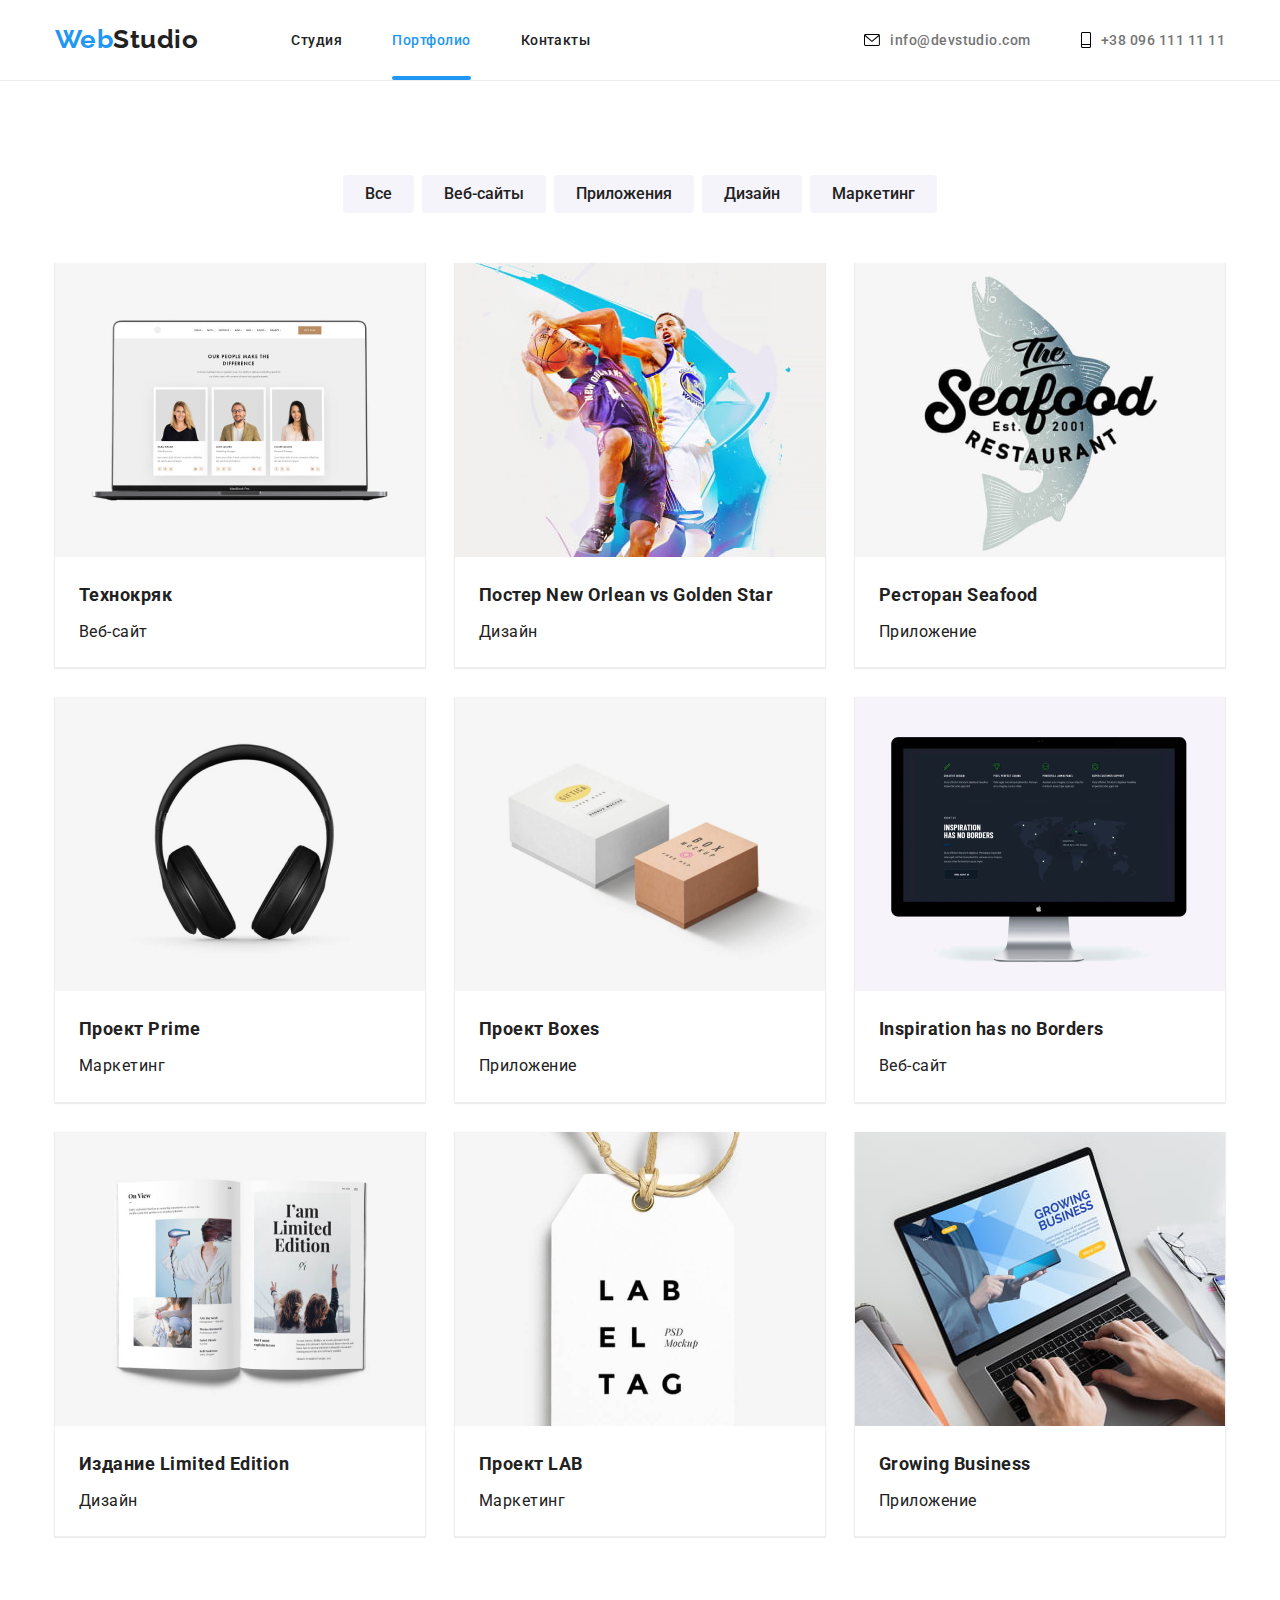
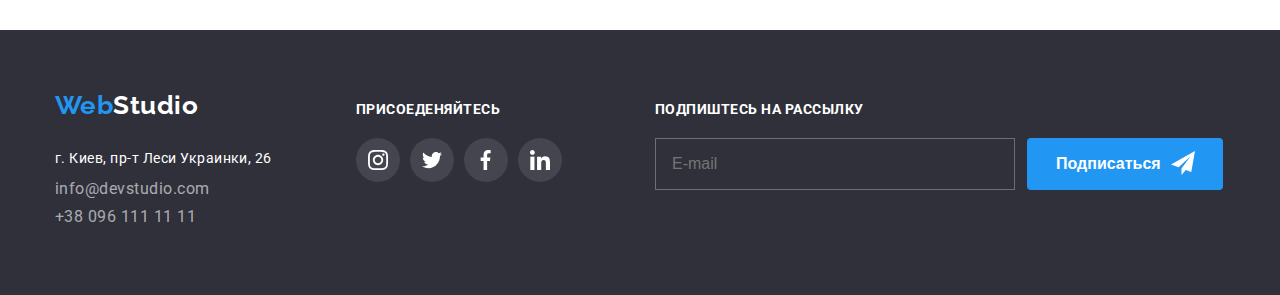
==== portfolio.html @ 83e1936c "homework-8" ====
<!DOCTYPE html>
 <html lang="ru">
    <head>
        <meta charset="UTF-8">
        <meta http-equiv="X-UA-Compatible" content="IE=edge">
        <meta name="viewport" content="width=device-width, initial-scale=1.0">
        <title>WebStudio</title>
        <link rel="preconnect" href="https://fonts.gstatic.com">
        <link href="https://fonts.googleapis.com/css2?family=Raleway:wght@700&family=Roboto:wght@400;500;700;900&display=swap"
            rel="stylesheet">
            <!-- font-family: 'Raleway', sans-serif;
                font-family: 'Roboto', sans-serif; -->
        <link rel="stylesheet" href="./css/style.css">
        <link rel="stylesheet" href="./css/main.min.css">
    </head>

    <body>
        <header class="heder portfolio-heder__bord">
            <div class="container container-header">
                <a href="#" class="logo">Web<span class="logo-header">Studio</span></a>
                <nav class="nav">
                    <ul class="nav-list">
                        <li class="nav-item"><a href="./index.html" class="link">Студия</a></li>
                        <li class="nav-item"><a href="./portfolio.html" class="current link">Портфолио</a></li>
                        <li class="nav-item"><a href="#" class="link">Контакты</a></li>
                    </ul>
                </nav>
                <ul class="mail-list">
                    <li class="mail-item">
                        <svg class="mail phone" width="16" height="12">
                            <use href="./images/ikons/sprite.svg#icon-mail"></use>
                        </svg>
                        <a href="mail:info@devstudio.com" class="link">info@devstudio.com</a>
                    </li>
                    <li class="mail-item">
                        <svg class="mail letter" width="10" height="16">
                            <use href="./images/ikons/sprite.svg#icon-phone"></use>
                        </svg>
            
                        <a href="tel:+380961111111" class="link">+38 096 111 11 11</a>
                    </li>
                </ul>
            </div>
        </header>

        <main>
           <section class="container-button">
               <div class="container">
                   <h2 hidden class="title">Навигация портфолио</h2>
                   <ul class="list-button">
                       <li class="item-button"><button type="button" >Все</button></li>
                       <li class="item-button"><button type="button" >Веб-сайты</button></li>
                       <li class="item-button"><button type="button" >Приложения</button></li>
                       <li class="item-button"><button type="button" >Дизайн</button></li>
                       <li class="item-button"><button type="button" >Маркетинг</button></li>
                    </ul>
                </div>
           </section> 

           <section class="portfolio">
               <div class="container">
                   <!-- <h2 hidden class="title">Портфолио</h2> -->
                   <ul class="portfolio-list">
                       <li class="portfolio-item">
                           <div class="img-box">
                               <img src="./images/portfolio10.jpg" alt="laptop computer" width="370" height="294">
                               <div class="hower-wrapper">
                                   <p>Технокряк это современная площадка распространения коронавируса. Компании используют эту платформу для цифрового
                                шпионажа и атак на защищённые сервера конкурентов.</p>
                               </div>
                            </div>
                            <div class="port-content">
                               <h3 class="item-title">Технокряк</h3>
                               <p class="item-text">Веб-сайт</p>
                            </div>
                        </li>
                        <li class="portfolio-item">
                            <div class="img-box">
                                <img src="./images/portfolio11.jpg" alt="Two players in a ball jump" width="370" height="294">
                                <div class="hower-wrapper">
                                    <p>Lorem ipsum dolor sit, amet consectetur adipisicing elit. Exercitationem voluptates odio, sed recusandae vero non, at placeat qui assumenda nam labore sunt temporibus delectus quis id beatae voluptate! Autem temporibus repellat quo quas omnis incidunt suscipit quisquam libero vel, commodi explicabo nobis error animi est tempora doloremque natus culpa quos!</p>
                                    </div>
                            </div>
                            <div class="port-content">
                                <h3 class="item-title">Постер New Orlean vs Golden Star</h3>
                                <p class="item-text">Дизайн</p>
                            </div>
                        </li>
                        <li class="portfolio-item">
                            <div class="img-box">
                                <img src="./images/portfolio12.jpg" alt="logo of the restaurant Seafood" width="370" height="294">
                                <div class="hower-wrapper">
                                    <p>Lorem, ipsum dolor sit amet consectetur adipisicing elit. Iusto recusandae ut officiis tenetur officia numquam voluptates ex, blanditiis aliquam unde. Voluptates quod eveniet in!</p>
                                </div>
                            </div>
                            <div class="port-content">
                                <h3 class="item-title">Ресторан Seafood</h3>
                                <p class="item-text">Приложение</p>
                            </div>
                        </li>
                        <li class="portfolio-item">
                            <div class="img-box">
                                <img src="./images/portfolio13.jpg" alt="Headphones" width="370" height="294">
                                <div class="hower-wrapper"></div>
                            </div>
                                <div class="port-content">
                                <h3 class="item-title">Проект Prime</h3>
                                <p class="item-text">Маркетинг</p>
                            </div>
                        </li>
                        <li class="portfolio-item">
                            <div class="img-box">
                                <img src="./images/portfolio14.jpg" alt="two boxes" width="370" height="294">
                                <div class="hower-wrapper"></div>
                            </div>
                            <div class="port-content">
                                <h3 class="item-title">Проект Boxes</h3>
                                <p class="item-text">Приложение</p>
                            </div>
                        </li>
                        <li class="portfolio-item">
                            <div class="img-box">
                                <img src="./images/portfolio15.jpg" alt="computer monitor" width="370" height="294">                                
                                <div class="hower-wrapper"></div>
                            </div>
                            <div class="port-content">
                                <h3 class="item-title">Inspiration has no Borders</h3>
                                <p class="item-text">Веб-сайт</p>
                            </div>
                        </li>
                        <li class="portfolio-item">
                            <div class="img-box">
                                <img src="./images/portfolio16.jpg" alt="journal Limited Edition" width="370" height="294">                                
                                <div class="hower-wrapper"></div>
                            </div>
                            <div class="port-content">
                                <h3 class="item-title">Издание Limited Edition</h3>
                                <p class="item-text">Дизайн</p>
                            </div>
                        </li>
                        <li class="portfolio-item">
                            <div class="img-box">
                                <img src="./images/portfolio17.jpg" alt="plate with the LAB logo" width="370" height="294">                                
                                <div class="hower-wrapper"></div>
                            </div>
                            <div class="port-content">
                                <h3 class="item-title">Проект LAB</h3>
                                <p class="item-text">Маркетинг</p>
                            </div>
                        </li>
                        <li class="portfolio-item">
                            <div class="img-box">
                                <img src="./images/portfolio18.jpg" alt="laptop computer" width="370" height="294">
                                <div class="hower-wrapper"></div>
                            </div>
                            <div class="port-content">
                                <h3 class="item-title">Growing Business</h3>
                                <p class="item-text">Приложение</p>
                            </div>
                        </li>                                              
                    </ul>
                </div>
                </section>           

        </main>
        
    <footer>
    
        <div class="container  footer">
            <div class="box-adres">
                <a href="#" class="logo footer-logo">Web<span class="logo-footer">Studio</span></a>
                <address class="adress">
                    <ul class="adress-list">
                        <li class="adress-item">
                            <p class="text-adress"> г. Киев, пр-т Леси Украинки, 26</p>
                        </li>
                        <li class="address-link">
                            <a href="mail:info@devstudio.com">info@devstudio.com</a>
                        </li>
                        <li class="address-link link-bottom">
                            <a href="tel:+380961111111">+38 096 111 11 11</a>
                        </li>
                    </ul>
                </address>
            </div>
            <section class="foter-ikons">
                <h3 class="footer-title">ПРИСОЕДЕНЯЙТЕСЬ</h3>
                <ul class="ikons-list">
                    <li class="ikons-items">
                        <a class="ikons" href="#">
                            <svg class="icon" width="20" height="20">
                                <use href="./images/ikons/sprite.svg#icon-instagram"></use>
                            </svg>
                        </a>
                    </li>
                    <li class="ikons-items">
                        <a class="ikons" href="#">
                            <svg class="icon" width="20" height="20">
                                <use href="./images/ikons/sprite.svg#icon-tvitter"></use>
                            </svg>
                        </a>
                    </li>
                    <li class="ikons-items">
                        <a class="ikons" href="#">
                            <svg class="icon" width="20" height="20">
                                <use href="./images/ikons/sprite.svg#icon-facebook"></use>
                            </svg>
                        </a>
                    </li>
                    <li class="ikons-items">
                        <a class="ikons" href="#">
                            <svg class="icon" width="20" height="20">
                                <use href="./images/ikons/sprite.svg#icon-linkedin"></use>
                            </svg>
                        </a>
                    </li>
                </ul>
    
            </section>
            
            <div class="container-footer-form">
                <h3 class="footer-title">ПОДПИШТЕСЬ НА РАССЫЛКУ</h3>
                
                <form class="footer-form">
                    <input class="footer-input" type="email" placeholder="E-mail">
                    <button type="button" class="submit-footer">
                        Подписаться
                        <svg class="button-ikon" width="24" height="24">
                            <use href="./images/ikons/sprite.svg#icon-telegram"></use>
                        </svg>
                    </button>
                </form>
            </div>

        </div>
    
    </footer>
    
        
    </body>

 </html>
---- css/style.css ----
/* heder style */
/* .header {
  background: var(--color-white);
} */
/* .container-header {
  display: flex;
  align-items: center;
} */

/* .nav {
  margin-left: 93px;
}
.nav-list {
  font-weight: 500;
  font-size: 14px;
  line-height: 1.172;
  display: flex;
}

.nav-list .nav-item + .nav-item {
  margin-left: 50px;
} */
/* .link {
  padding-top: 32px;
  padding-bottom: 32px;
  display: block;
  position: relative;
} */
/* .nav-list a:hover,
.nav-list a:focus {
  color: var(--color-accent);
} */
/* current подсветка текущей страницы */
/* .nav-list .nav-item .current {
  color: var(--color-accent);
}
.current::after {
  content: "";
  display: block;
  width: 100%;
  height: 4px;
  border-radius: 2px;
  position: absolute;
  bottom: 0;
  background-color: var(--color-accent);
} */

/* .mail-list {
  font-weight: 500;
  font-size: 14px;
  line-height: 1.172;
  color: var(--color-text);
  display: flex;
  align-items: center;
  margin-left: auto;
}
.mail-list .mail-item + .mail-item {
  padding-left: 50px;
}
.mail-item:hover {
  color: var(--color-accent);
  fill: var(--color-accent);
}
.mail-item {
  display: flex;
  align-items: center;
}
.mail-item a {
  margin-left: 10px;
  fill: var(--color-text);
} */

/* main style */
/* .main {
  background: var(--color-white);
} */
/* .title {
  font-weight: bold;
  font-size: 36px;
  line-height: 1.172;
  padding-top: 94px;
  padding-bottom: 50px;
} */
/* .text {
  color: var(--color-text);
  font-size: 14px;
  line-height: 1.71;
} */

/* .hero-box {
  max-width: 1600px;
  padding: 200px 0;
  margin-left: auto;
  margin-right: auto;
  text-align: center;
  background-image: linear-gradient(
      to bottom,
      rgba(58, 50, 47, 0.4),
      rgba(47, 48, 58, 0.4)
    ),
    url(../images/background.jpg);
  background-repeat: no-repeat;
  background-position: center;
}

.hero-title {
  font-family: Roboto;
  font-size: 44px;
  line-height: 1.364;
  color: var(--color-white);

  margin-bottom: 30px;
} */
/* button {
  border: none;
  outline: none;
  background: var(--color-accent);
  color: var(--color-white);
  border-radius: 4px;
  cursor: pointer;
} */
/* .hero-button {
  font-weight: bold;
  font-size: 16px;
  line-height: 1.9;
  padding: 10px 32px;
}
.hero-button:hover,
.hero-button:focus {
  background: var(--color-focus);
} */

/* care style */

/* .care-list {
  width: 270px;
}
.care {
  display: flex;
  padding-top: 94px;
  justify-content: space-between;
}
.care-ikons {
  width: 270px;
  height: 120px;
  margin-bottom: 30px;
  background: var(--background-care-icons);
  border-radius: 4px;
  display: flex;
  justify-content: center;
  align-items: center;
}

.care-list__title {
  font-weight: bold;
  font-size: 14px;
  line-height: 1.172;
  margin-bottom: 10px;
} */

/* .work {
  display: flex;
  padding-bottom: 94px;
}
.work .work-list + .work-list {
  margin-left: 30px;
}

.work-list {
  position: relative;
}
.work-box {
  position: absolute;
  bottom: 0;
  width: 100%;
  height: 70px;
  color: var(--color-white);
  background: rgba(47, 48, 58, 0.8);
}
.work-box__title {
  position: relative;
  display: flex;
  justify-content: center;
  align-items: center;
  top: 27px;
  font-size: 14px;
  line-height: 1.172;
} */

/* staff */
/* .section-staff {
  background: var(--background-section-2);
}
.staff {
  width: 1170px;
  padding-left: 15px;
  padding-right: 15px;
  margin: 0 auto;
  text-align: center;
}
.staff-list {
  display: flex;
  padding-bottom: 94px;
  justify-content: space-between;
}
.staff-list__items {
  border-bottom-left-radius: 5px;
  border-bottom-right-radius: 5px;
  background: var(--color-white);
  box-shadow: 0 2px 1px 0 rgba(0, 0, 0, 0.2);
  padding-bottom: 30px;
}

.staf-list__title {
  font-weight: 500;
  font-size: 16px;
  line-height: 1.172;
  padding-top: 30px;
  margin-bottom: 10px;
}

.stuff-list__text {
  font-size: 16px;
  line-height: 1.172;
} */

/* stuff-icon-style */

/* .ikons-list {
  padding: 16px 32px 0;
  margin-bottom: 0;
  display: flex;
  justify-content: space-between;
}

.ikons {
  width: 44px;
  height: 44px;
  fill: var(--fill-icons);
  background: white;
  border-radius: 50%;
  display: flex;
  justify-content: center;
  align-items: center;
}
.ikons:hover {
  fill: white;
  background: var(--color-accent);
} */
/* client-style */
/* 
.client-list {
  display: flex;
  justify-content: space-between;
  padding-bottom: 94px;
}
.client-item {
  width: 170px;
  height: 92px;
  border: 1px solid var(--fill-icons);
  border-radius: 4px;
  display: flex;
  justify-content: center;
  align-items: center;
  fill: var(--fill-icons);
}
.client-item:hover {
  fill: var(--color-accent);
  border: 1px solid var(--color-accent);
}
.client-title {
  font-weight: bold;
  font-size: 36px;
  line-height: 1.172;
  text-align: center;
  padding-top: 94px;
  padding-bottom: 50px;
}

.client-logo {
  width: 106px;
  height: 60px;
} */

/* portfolio style */

/* .portfolio-heder__bord {
  border-bottom: 1px solid #ececec;
} */

/* .container-button {
  padding-top: 94px;
  padding-bottom: 50px;
}
.container-button button {
  font-family: "Roboto";
  font-weight: 500;
  background: rgba(245, 244, 250, 1);
  color: rgba(33, 33, 33, 1);
  display: flex;
  justify-content: space-between;
  font-size: 16px;
  line-height: 1.6;
  padding: 6px 22px;
}
.container-button button:hover,
.container-button button:focus {
  color: var(--color-white);
  background: var(--color-accent);
  box-shadow: 0px 3px 1px rgba(0, 0, 0, 0.1), 0px 1px 2px rgba(0, 0, 0, 0.08),
    0px 2px 2px rgba(0, 0, 0, 0.12);
  opacity: 1;
  transition: opacity 2500ms cubic-bezier(0.4, 0, 0.2, 1);
}
.list-button {
  display: flex;
  justify-content: center;
}
.list-button .item-button + .item-button {
  margin-left: 8px;
} */

.portfolio-list {
  display: flex;
  flex-wrap: wrap;

  padding-bottom: 94px;
}
.portfolio-item {
  margin-right: 30px;
  margin-bottom: 30px;
  box-shadow: 0 1px 1px 1px #eeeeee;
}
.portfolio-item:hover {
  box-shadow: 1px 4px 6px 0px rgba(0, 0, 0, 0.16);
}
.portfolio .container {
  background: var(--color-white);
}
.portfolio-item:nth-child(3n) {
  margin-right: 0;
}
.portfolio-item:nth-last-child(-n + 3) {
  margin-bottom: 0;
}
.img-box {
  position: relative;
  overflow: hidden;
}
.hower-wrapper p {
  color: rgba(255, 255, 255, 1);
  font-size: 18px;
  line-height: 1.56;
  padding: 63px 24px;
}
.hower-wrapper {
  position: absolute;
  width: 100%;
  height: 100%;
  content: "";
  top: 0;
  background: rgba(33, 150, 243, 0.9);
  transform: translateY(100%);
  transition: transform 250ms cubic-bezier(0.4, 0, 0.2, 1);
  overflow: auto;
}

.portfolio-item:hover .hower-wrapper {
  transform: translateY(0);
}
.port-content {
  padding: 20px 24px;
}
.item-title {
  font-weight: bold;
  font-size: 18px;
  line-height: 2;
  margin-bottom: 4px;
}
.item-text {
  font-style: normal;
  font-weight: normal;
  font-size: 16px;
  line-height: 1.9;
}

/* footer style */

/* .footer {
  display: flex;
}
.icon-footer {
  width: 106px;
  height: 60px;
}
.box-adres {
  width: 231px;
}
.text-adress {
  font-size: 14px;
  line-height: 1.72;
  color: var(--color-white);
  padding-bottom: 9px;
}
.address-link {
  color: rgba(255, 255, 255, 0.6);
  margin-bottom: 9px;
}
.address-link:hover {
  color: var(--color-white);
}
footer {
  background: var(--background-footer);
}

footer .container {
  background: inherit;
  padding-top: 36px;
  padding-bottom: 60px;
  display: flex;
  align-items: baseline;
}

/* .footer-logo {
  display: block;
} */
.adress-list {
  font-style: normal;
}
.foter-ikons {
  width: 206px;
  margin-left: 70px;
}
.footer-title {
  font-weight: bold;
  font-size: 14px;
  line-height: 1.172;
  margin-bottom: 20px;
  color: #ffffff;
}
.foter-ikons .ikons {
  background: rgba(255, 255, 255, 0.1);
  fill: #ffffff;
}
.foter-ikons .ikons:hover {
  background: var(--color-accent);
}
.foter-ikons .ikons-list {
  padding: 0;
}

/* footer-form-style */
/* .container-footer-form {
  display: flex;
  flex-direction: column;
  margin-left: 93px;
}
.footer-form {
  display: flex;
}
.footer-title {
  display: block;
}
.footer-input {
  width: 342px;
  height: 50px;
  padding-left: 16px;
  font-size: 16px;
  line-height: 20px;
  color: rgba(255, 255, 255, 0.6);
  background: inherit;
  border: 1px solid rgba(255, 255, 255, 0.3);
}
.footer-input::placeholder {
  font-size: 16px;
  line-height: 20px;
}
.submit-footer {
  position: relative;
  font-weight: bold;
  font-size: 16px;
  line-height: 1.88;
  padding: 10px 62px 10px 29px;
  margin-left: 12px;
}
.submit-footer:hover,
.submit-footer:focus {
  background-color: var(--color-focus);
}
.button-ikon {
  position: absolute;
  top: 13px;
  padding-left: 10px;
  fill: #ffffff;
}
.footer-agreement {
  color: var(--color-accent);
  text-decoration: underline var(--color-accent);
} */

/* modal window */
/* 
.backdrop {
  position: fixed;
  top: 0;
  left: 0;
  width: 100%;
  height: 100%;
  background: rgba(0, 0, 0, 0.4);
  opacity: 1;
  transition: opacity 250ms cubic-bezier(0.4, 0, 0.2, 1);
}
.is-hidden {
  opacity: 0;
  pointer-events: none;
}
.modal {
  position: absolute;
  top: 50%;
  left: 50%;
  transform: translate(-50%, -50%);

  width: 528px;
  height: 581px;
  background: rgba(255, 255, 255, 1);
  border-radius: 3px;
  box-shadow: 0 2px 1px 0 rgba(0, 0, 0, 0.2);
}
/* form-style */
/* .button-close {
  position: absolute;
  top: 6px;
  right: 6px;
  width: 30px;
  height: 30px;
  background: #ffffff;
  border: 1px solid rgba(0, 0, 0, 0.1);
  border-radius: 50%;
}
.icon-close {
  padding: 10px;
}
.icon-close:hover {
  fill: var(--color-accent);
}

.modal-form {
  display: flex;
  flex-direction: column;
  margin: 40px;
}
.modal-title {
  text-align: center;
  font-weight: bold;
  font-size: 20px;
  line-height: 1.172;
  margin-bottom: 12px;
}
.modal-subtitle {
  font-size: 12px;
  color: var(--color-text);
}
.form-box {
  position: relative;
}
.modal-input {
  width: 100%;
  height: 40px;
  box-sizing: border-box;
  padding-left: 42px;
  margin-top: 4px;
  margin-bottom: 10px;

  border: 1px solid rgba(33, 33, 33, 0.2);
  border-radius: 4px;
  outline: 0;
}
.modal-label {
  display: inline-block;
}
.form-ikon {
  position: absolute;
  display: flex;
  align-items: center;
  justify-content: center;
  transform: translateY(-50%);
  top: 50%;
  left: 15px;
  fill: var(--color-title);
}
.modal-input:focus {
  border-color: var(--color-accent);
}
.modal-input:focus + .form-ikon {
  fill: var(--color-accent);
}
.textarea {
  width: 100%;
  height: 120px;
  resize: none;
  box-sizing: border-box;
  margin-top: 4px;
  margin-bottom: 20px;
  padding-top: 12px;
  padding-left: 16px;
  border-radius: 4px;
  border: 1px solid rgba(33, 33, 33, 0.2);
  outline: none;
}
.textarea:focus {
  border-color: var(--color-accent);
}
.check-lable {
  font-size: 14px;
  line-height: 1.172;
}
.check-lable {
  color: #757575;
  margin-bottom: 34px;
}

.textarea::placeholder {
  font-family: Roboto;
  font-weight: normal;
  color: rgba(117, 117, 117, 0.5);
  font-size: 14px;
  line-height: 1.172;
}
.check-lable::before {
  content: "";
  width: 16px;
  height: 15px;
  border: 2px solid var(--color-title);
  border-radius: 2px;
  margin-right: 7px;
  display: inline-block;
  vertical-align: middle;
}
.input-check:checked + .check-lable::before {
  background: var(--color-accent);
  border-color: var(--color-accent);
  background-image: url(../images/ikons/mark.svg);
  background-repeat: no-repeat;
  background-position: center;

  justify-content: center;
  align-items: center;
}

.submit {
  font-weight: bold;
  font-size: 16px;
  line-height: 1.88;
  align-self: center;
  padding: 10px 55px;
  background-color: var(--color-accent);
  box-shadow: 0 4px 4px 0 rgba(0, 0, 0, 0.15);
}
.submit:hover,
.submit:focus {
  background-color: var(--color-focus);
} */
---- css/main.min.css ----
*{box-sizing:content-box;margin:0;padding:0}body{font-family:"Roboto", sans-serif;font-style:normal;color:var(--color-title);list-style:none;letter-spacing:0.03em}li{list-style-type:none}a{text-decoration:none;color:inherit}img{display:block;max-width:100%;height:auto}:root{--color-accent: rgba(33, 150, 243, 1);--color-focus: rgba(24, 140, 232, 1);--color-title: rgba(33, 33, 33, 1);--color-text: rgba(117, 117, 117, 1);--color-white: #ffffff;--background-footer: rgba(47, 48, 58, 1);--background-section-1: #e5e5e5;--background-section-2: #f5f4fa;--background-care-icons: rgba(245, 244, 250, 1);--fill-icons: rgba(175, 177, 184, 1)}.visually-hidden{position:absolute !important;width:1px !important;height:1px !important;margin:-1px;padding:0 !important;overflow:hidden;border:0 !important;clip:rect(0 0 0 0)}.container{width:100%;padding-left:15px;padding-right:15px;margin:0 auto;background:var(--color-white)}@media screen and (min-width: 450px){.container{max-width:450px}}@media screen and (min-width: 738px){.container{max-width:738px}}@media screen and (min-width: 1170px){.container{max-width:1170px}}.logo{font-family:Raleway;font-weight:bold;font-size:26px;line-height:1.174;color:var(--color-accent);padding-top:24px;padding-bottom:25px;display:block}.logo-header{color:var(--color-title)}.logo-footer{color:var(--color-white)}.title{font-weight:bold;font-size:28px;line-height:1.172;padding-top:60px;padding-bottom:30px;text-align:center}.text{color:var(--color-text);font-size:14px;line-height:1.71}.link{padding-top:32px;padding-bottom:32px;display:block;position:relative}button{border:none;outline:none;background:var(--color-accent);color:var(--color-white);border-radius:4px;cursor:pointer}.header{background:var(--color-white)}.container-header{display:flex;align-items:center}.portfolio-heder__bord{border-bottom:1px solid #ececec}.nav{margin-left:93px}.nav-list{font-weight:500;font-size:14px;line-height:1.172;display:flex}.nav-list .nav-item+.nav-item{margin-left:50px}.nav-list a:hover,.nav-list a:focus{color:var(--color-accent)}.nav-list .nav-item .current{color:var(--color-accent)}.current::after{content:"";display:block;width:100%;height:4px;border-radius:2px;position:absolute;bottom:0;background-color:var(--color-accent)}.mail-list{font-weight:500;font-size:14px;line-height:1.172;color:var(--color-text);display:flex;align-items:center;margin-left:auto}.mail-list .mail-item+.mail-item{padding-left:50px}.mail-item:hover{color:var(--color-accent);fill:var(--color-accent)}.mail-item{display:flex;align-items:center}.mail-item a{margin-left:10px;fill:var(--color-text)}.hero-box{max-width:1600px;padding:200px 0;margin-left:auto;margin-right:auto;text-align:center;background-image:linear-gradient(to bottom, rgba(58,50,47,0.4), rgba(47,48,58,0.4)),url(../images/background.jpg);background-repeat:no-repeat;background-position:center}.hero-title{font-family:Roboto;font-size:44px;line-height:1.364;color:var(--color-white);margin-bottom:30px}.hero-button{font-weight:bold;font-size:16px;line-height:1.9;padding:10px 32px}.hero-button:hover,.hero-button:focus{background:var(--color-focus)}.care{padding-top:60px}@media screen and (min-width: 738px){.care{display:flex;flex-wrap:wrap;margin-left:-30px}}.care-list{width:100%;margin-bottom:30px}@media screen and (min-width: 738px){.care-list{flex-basis:calc((100% - 60px) / 2);margin-left:30px}}@media screen and (min-width: 1170px){.care-list{flex-basis:calc((100% - 120px) / 4);margin-left:30px}}.care-ikons{width:100%;height:120px;margin-bottom:30px;background:var(--background-care-icons);border-radius:4px;display:flex;justify-content:center;align-items:center}.care-list__title{text-align:center;font-weight:bold;font-size:14px;line-height:1.172;margin-bottom:10px}@media screen and (min-width: 768px){.care-list__title{text-align:left}}.care-list__text{text-align:center}@media screen and (min-width: 768px){.care-list__text{text-align:left}}.work{display:flex;padding-bottom:94px}.work .work-list+.work-list{margin-left:30px}.work-list{position:relative}.work-box{position:absolute;bottom:0;width:100%;height:70px;color:var(--color-white);background:rgba(47,48,58,0.8)}.work-box__title{position:relative;display:flex;justify-content:center;align-items:center;top:27px;font-size:14px;line-height:1.172}.container-clr{background:var(--background-section-2)}.staff{width:100%;margin-bottom:30px;text-align:center;display:flex;flex-wrap:wrap}.staff-list{width:100%;text-align:center;display:flex;flex-wrap:wrap;background-color:crimson;margin-left:-30px}.staff-list__items{width:100%;border-bottom-left-radius:5px;border-bottom-right-radius:5px;background:var(--color-white);box-shadow:0 2px 1px 0 rgba(0,0,0,0.2);padding-bottom:30px;margin-bottom:30px}@media screen and (min-width: 738px){.staff-list__items{flex-basis:calc((100% - 60px) / 2);margin-left:30px}}@media screen and (min-width: 1170px){.staff-list__items{flex-basis:calc((100% - 120px) / 4);margin-left:30px}}@media screen and (min-width: 1170px){.title{font-weight:bold;font-size:36px;line-height:1.172;padding-top:94px;padding-bottom:50px;text-align:center}}.staff-list__title{font-weight:500;font-size:16px;line-height:1.172;padding-top:30px;margin-bottom:10px}.stuff-list__text{font-size:16px;line-height:1.172}.ikons-list{padding:16px 32px 0;margin-bottom:0;display:flex;justify-content:space-between}.ikons{width:44px;height:44px;fill:var(--fill-icons);background:white;border-radius:50%;display:flex;justify-content:center;align-items:center}.ikons:hover{fill:white;background:var(--color-accent)}.client{padding-top:60px}@media screen and (min-width: 450px){.client{display:flex;flex-wrap:wrap;margin-left:-30px}}.client-list{width:100%;margin-bottom:30px}@media screen and (min-width: 450px){.client-list{flex-basis:calc((100% - 60px) / 2);margin-left:30px}}@media screen and (min-width: 738px){.client-list{flex-basis:calc((100% - 90px) / 3);margin-left:30px}}@media screen and (min-width: 1170px){.client-list{flex-basis:calc((100% - 180px) / 6);margin-left:30px}}.client-list__item{position:relative;height:92px;border:1px solid var(--fill-icons);border-radius:4px;fill:var(--fill-icons)}.client-list__icon{position:absolute;left:50%;top:50%;transform:translate(-50%, -50%)}.client-list__item:hover,.client-list__item:focus{fill:var(--color-accent);border-color:var(--color-accent)}@media screen and (min-width: 1170px){.title{font-weight:bold;font-size:36px;line-height:1.172;padding-top:94px;padding-bottom:50px;text-align:center}}.footer{display:flex}.icon-footer{width:106px;height:60px}.box-adres{width:231px}.text-adress{font-size:14px;line-height:1.72;color:var(--color-white);padding-bottom:9px}.address-link{color:rgba(255,255,255,0.6);margin-bottom:9px}.address-link:hover{color:var(--color-white)}footer{background:var(--background-footer)}footer .container{background:inherit;padding-top:36px;padding-bottom:60px;display:flex;align-items:baseline}.adress-list{font-style:normal}.foter-ikons{width:206px;margin-left:70px}.footer-title{font-weight:bold;font-size:14px;line-height:1.172;margin-bottom:20px;color:#ffffff}.foter-ikons .ikons{background:rgba(255,255,255,0.1);fill:#ffffff}.foter-ikons .ikons:hover{background:var(--color-accent)}.foter-ikons .ikons-list{padding:0}.adress-list{font-style:normal}.foter-ikons{width:206px;margin-left:70px}.footer-title{font-weight:bold;font-size:14px;line-height:1.172;margin-bottom:20px;color:#ffffff}.foter-ikons .ikons{background:rgba(255,255,255,0.1);fill:#ffffff}.foter-ikons .ikons:hover{background:var(--color-accent)}.foter-ikons .ikons-list{padding:0}.container-footer-form{display:flex;flex-direction:column;margin-left:93px}.footer-form{display:flex}.footer-title{display:block}.footer-input{width:342px;height:50px;padding-left:16px;font-size:16px;line-height:20px;color:rgba(255,255,255,0.6);background:inherit;border:1px solid rgba(255,255,255,0.3)}.footer-input::placeholder{font-size:16px;line-height:20px}.submit-footer{position:relative;font-weight:bold;font-size:16px;line-height:1.88;padding:10px 62px 10px 29px;margin-left:12px}.submit-footer:hover,.submit-footer:focus{background-color:var(--color-focus)}.button-ikon{position:absolute;top:13px;padding-left:10px;fill:#ffffff}.footer-agreement{color:var(--color-accent);text-decoration:underline var(--color-accent)}.backdrop{position:fixed;top:0;left:0;width:100%;height:100%;background:rgba(0,0,0,0.4);opacity:1;transition:opacity 250ms cubic-bezier(0.4, 0, 0.2, 1)}.is-hidden{opacity:0;pointer-events:none}.modal{position:absolute;top:50%;left:50%;transform:translate(-50%, -50%);width:528px;height:581px;background:#fff;border-radius:3px;box-shadow:0 2px 1px 0 rgba(0,0,0,0.2)}.button-close{position:absolute;top:6px;right:6px;width:30px;height:30px;background:#ffffff;border:1px solid rgba(0,0,0,0.1);border-radius:50%}.icon-close{padding:10px}.icon-close:hover{fill:var(--color-accent)}.modal-form{display:flex;flex-direction:column;margin:40px}.modal-title{text-align:center;font-weight:bold;font-size:20px;line-height:1.172;margin-bottom:12px}.modal-subtitle{font-size:12px;color:var(--color-text)}.form-box{position:relative}.modal-input{width:100%;height:40px;box-sizing:border-box;padding-left:42px;margin-top:4px;margin-bottom:10px;border:1px solid rgba(33,33,33,0.2);border-radius:4px;outline:0}.modal-label{display:inline-block}.form-ikon{position:absolute;display:flex;align-items:center;justify-content:center;transform:translateY(-50%);top:50%;left:15px;fill:var(--color-title)}.modal-input:focus{border-color:var(--color-accent)}.modal-input:focus+.form-ikon{fill:var(--color-accent)}.textarea{width:100%;height:120px;resize:none;box-sizing:border-box;margin-top:4px;margin-bottom:20px;padding-top:12px;padding-left:16px;border-radius:4px;border:1px solid rgba(33,33,33,0.2);outline:none}.textarea:focus{border-color:var(--color-accent)}.check-lable{font-size:14px;line-height:1.172}.check-lable{color:#757575;margin-bottom:34px}.textarea::placeholder{font-family:Roboto;font-weight:normal;color:rgba(117,117,117,0.5);font-size:14px;line-height:1.172}.check-lable::before{content:"";width:16px;height:15px;border:2px solid var(--color-title);border-radius:2px;margin-right:7px;display:inline-block;vertical-align:middle}.input-check:checked+.check-lable::before{background:var(--color-accent);border-color:var(--color-accent);background-image:url(../images/ikons/mark.svg);background-repeat:no-repeat;background-position:center;justify-content:center;align-items:center}.submit{font-weight:bold;font-size:16px;line-height:1.88;align-self:center;padding:10px 55px;background-color:var(--color-accent);box-shadow:0 4px 4px 0 rgba(0,0,0,0.15)}.submit:hover,.submit:focus{background-color:var(--color-focus)}.container-button{padding-top:94px;padding-bottom:50px}.container-button button{font-family:"Roboto";font-weight:500;background:#f5f4fa;color:#212121;display:flex;justify-content:space-between;font-size:16px;line-height:1.6;padding:6px 22px}.container-button button:hover,.container-button button:focus{color:var(--color-white);background:var(--color-accent);box-shadow:0px 3px 1px rgba(0,0,0,0.1),0px 1px 2px rgba(0,0,0,0.08),0px 2px 2px rgba(0,0,0,0.12);opacity:1;transition:opacity 2500ms cubic-bezier(0.4, 0, 0.2, 1)}.list-button{display:flex;justify-content:center}.list-button .item-button+.item-button{margin-left:8px}.portfolio-list{display:flex;flex-wrap:wrap;padding-bottom:94px}.portfolio-item{margin-right:30px;margin-bottom:30px;box-shadow:0 1px 1px 1px #eeeeee}.portfolio-item:hover{box-shadow:1px 4px 6px 0px rgba(0,0,0,0.16)}.portfolio .container{background:var(--color-white)}.portfolio-item:nth-child(3n){margin-right:0}.portfolio-item:nth-last-child(-n+3){margin-bottom:0}.img-box{position:relative;overflow:hidden}.hower-wrapper p{color:#fff;font-size:18px;line-height:1.56;padding:63px 24px}.hower-wrapper{position:absolute;width:100%;height:100%;content:"";top:0;background:rgba(33,150,243,0.9);transform:translateY(100%);transition:transform 250ms cubic-bezier(0.4, 0, 0.2, 1);overflow:auto}.portfolio-item:hover .hower-wrapper{transform:translateY(0)}.port-content{padding:20px 24px}.item-title{font-weight:bold;font-size:18px;line-height:2;margin-bottom:4px}.item-text{font-style:normal;font-weight:normal;font-size:16px;line-height:1.9}
/*# sourceMappingURL=main.min.css.map */
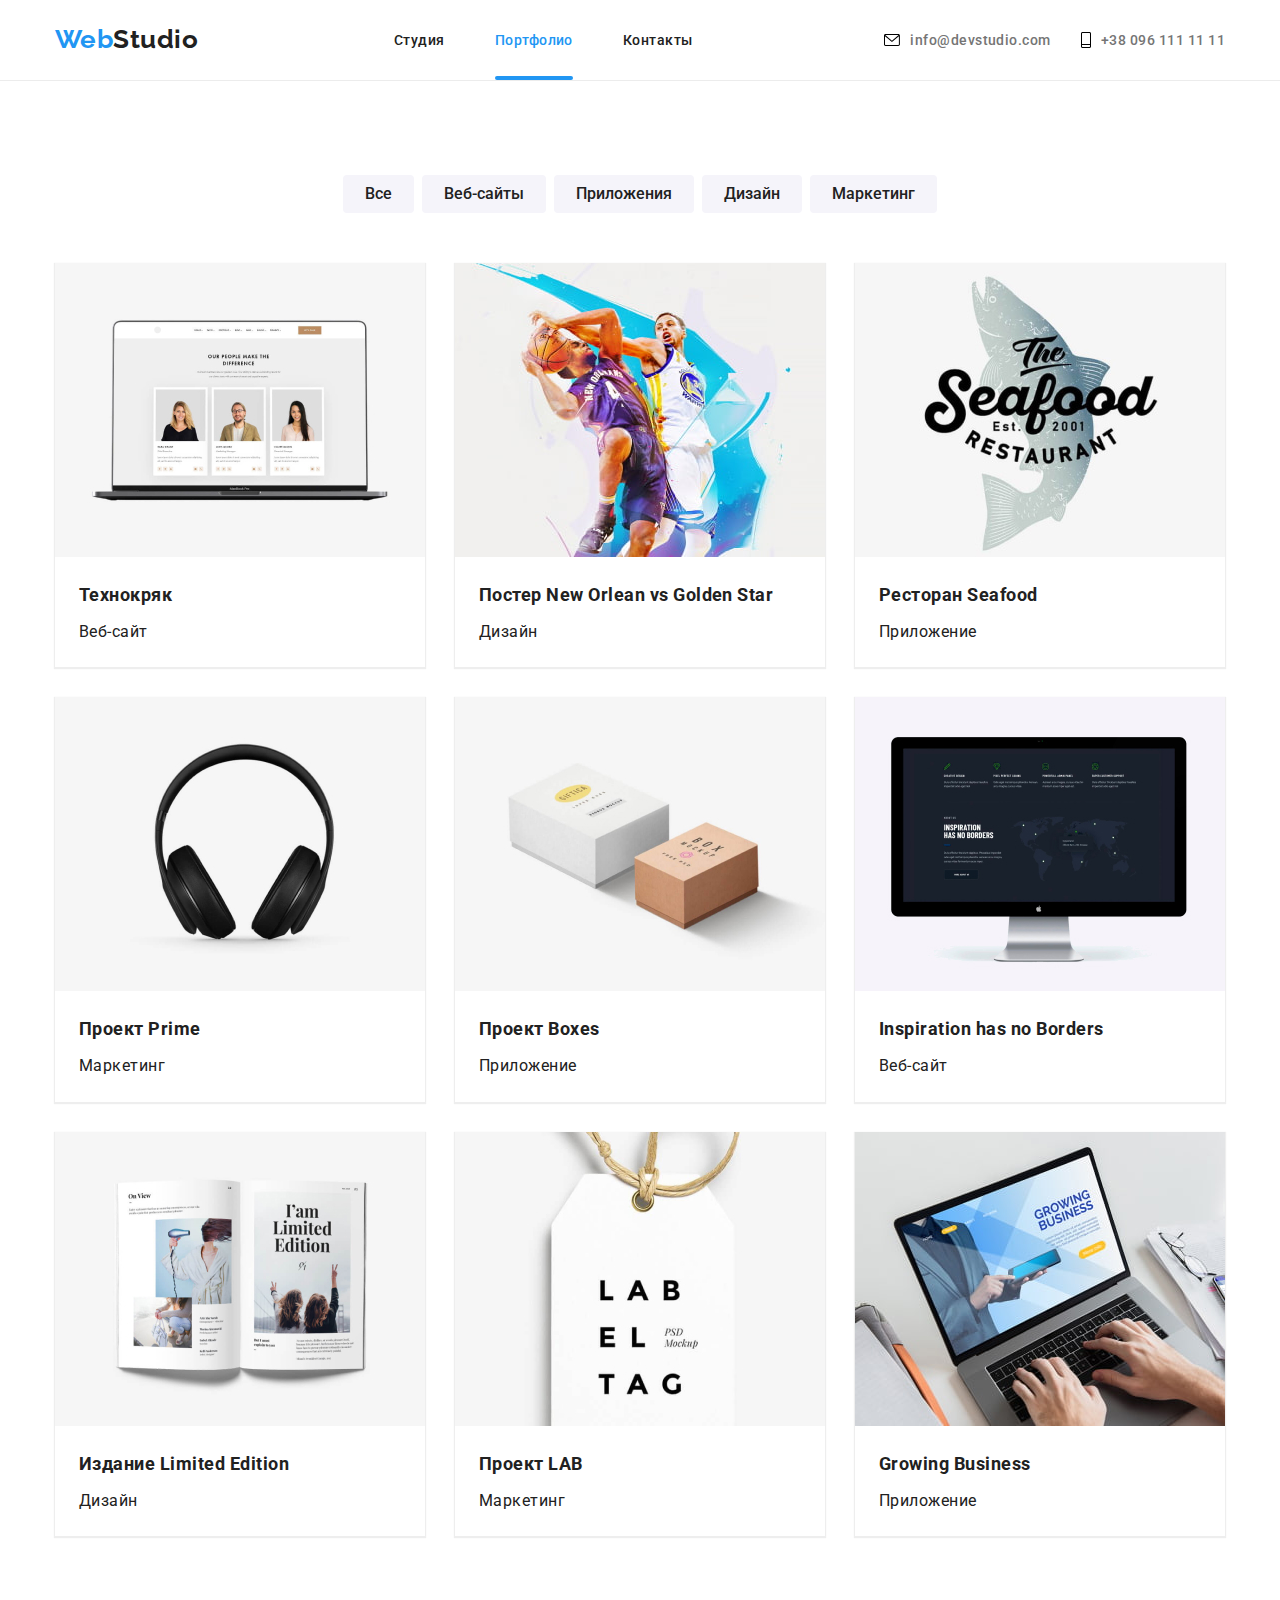
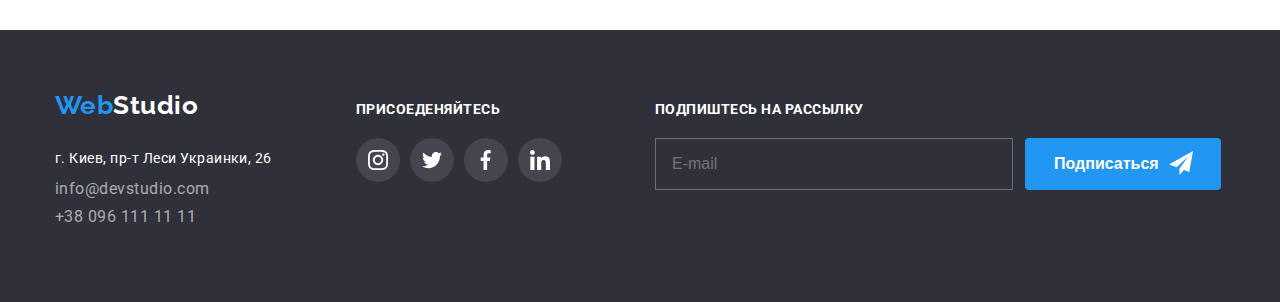
==== commit 47ded1ff: "homework-8-18.07" ====
--- a/portfolio.html
+++ b/portfolio.html
@@ -167,8 +167,8 @@
     <footer>
     
         <div class="container  footer">
-            <div class="box-adres">
-                <a href="#" class="logo footer-logo">Web<span class="logo-footer">Studio</span></a>
+            <div class="box-adress">
+                <a href="#" class="logo">Web<span class="logo-footer">Studio</span></a>
                 <address class="adress">
                     <ul class="adress-list">
                         <li class="adress-item">
@@ -183,7 +183,7 @@
                     </ul>
                 </address>
             </div>
-            <section class="foter-ikons">
+            <section class="footer-ikons">
                 <h3 class="footer-title">ПРИСОЕДЕНЯЙТЕСЬ</h3>
                 <ul class="ikons-list">
                     <li class="ikons-items">
@@ -215,12 +215,11 @@
                         </a>
                     </li>
                 </ul>
-    
             </section>
-            
+    
             <div class="container-footer-form">
                 <h3 class="footer-title">ПОДПИШТЕСЬ НА РАССЫЛКУ</h3>
-                
+    
                 <form class="footer-form">
                     <input class="footer-input" type="email" placeholder="E-mail">
                     <button type="button" class="submit-footer">
@@ -231,8 +230,9 @@
                     </button>
                 </form>
             </div>
-
+    
         </div>
+    
     
     </footer>
     
--- a/css/main.min.css
+++ b/css/main.min.css
@@ -1,2 +1,2 @@
-*{box-sizing:content-box;margin:0;padding:0}body{font-family:"Roboto", sans-serif;font-style:normal;color:var(--color-title);list-style:none;letter-spacing:0.03em}li{list-style-type:none}a{text-decoration:none;color:inherit}img{display:block;max-width:100%;height:auto}:root{--color-accent: rgba(33, 150, 243, 1);--color-focus: rgba(24, 140, 232, 1);--color-title: rgba(33, 33, 33, 1);--color-text: rgba(117, 117, 117, 1);--color-white: #ffffff;--background-footer: rgba(47, 48, 58, 1);--background-section-1: #e5e5e5;--background-section-2: #f5f4fa;--background-care-icons: rgba(245, 244, 250, 1);--fill-icons: rgba(175, 177, 184, 1)}.visually-hidden{position:absolute !important;width:1px !important;height:1px !important;margin:-1px;padding:0 !important;overflow:hidden;border:0 !important;clip:rect(0 0 0 0)}.container{width:100%;padding-left:15px;padding-right:15px;margin:0 auto;background:var(--color-white)}@media screen and (min-width: 450px){.container{max-width:450px}}@media screen and (min-width: 738px){.container{max-width:738px}}@media screen and (min-width: 1170px){.container{max-width:1170px}}.logo{font-family:Raleway;font-weight:bold;font-size:26px;line-height:1.174;color:var(--color-accent);padding-top:24px;padding-bottom:25px;display:block}.logo-header{color:var(--color-title)}.logo-footer{color:var(--color-white)}.title{font-weight:bold;font-size:28px;line-height:1.172;padding-top:60px;padding-bottom:30px;text-align:center}.text{color:var(--color-text);font-size:14px;line-height:1.71}.link{padding-top:32px;padding-bottom:32px;display:block;position:relative}button{border:none;outline:none;background:var(--color-accent);color:var(--color-white);border-radius:4px;cursor:pointer}.header{background:var(--color-white)}.container-header{display:flex;align-items:center}.portfolio-heder__bord{border-bottom:1px solid #ececec}.nav{margin-left:93px}.nav-list{font-weight:500;font-size:14px;line-height:1.172;display:flex}.nav-list .nav-item+.nav-item{margin-left:50px}.nav-list a:hover,.nav-list a:focus{color:var(--color-accent)}.nav-list .nav-item .current{color:var(--color-accent)}.current::after{content:"";display:block;width:100%;height:4px;border-radius:2px;position:absolute;bottom:0;background-color:var(--color-accent)}.mail-list{font-weight:500;font-size:14px;line-height:1.172;color:var(--color-text);display:flex;align-items:center;margin-left:auto}.mail-list .mail-item+.mail-item{padding-left:50px}.mail-item:hover{color:var(--color-accent);fill:var(--color-accent)}.mail-item{display:flex;align-items:center}.mail-item a{margin-left:10px;fill:var(--color-text)}.hero-box{max-width:1600px;padding:200px 0;margin-left:auto;margin-right:auto;text-align:center;background-image:linear-gradient(to bottom, rgba(58,50,47,0.4), rgba(47,48,58,0.4)),url(../images/background.jpg);background-repeat:no-repeat;background-position:center}.hero-title{font-family:Roboto;font-size:44px;line-height:1.364;color:var(--color-white);margin-bottom:30px}.hero-button{font-weight:bold;font-size:16px;line-height:1.9;padding:10px 32px}.hero-button:hover,.hero-button:focus{background:var(--color-focus)}.care{padding-top:60px}@media screen and (min-width: 738px){.care{display:flex;flex-wrap:wrap;margin-left:-30px}}.care-list{width:100%;margin-bottom:30px}@media screen and (min-width: 738px){.care-list{flex-basis:calc((100% - 60px) / 2);margin-left:30px}}@media screen and (min-width: 1170px){.care-list{flex-basis:calc((100% - 120px) / 4);margin-left:30px}}.care-ikons{width:100%;height:120px;margin-bottom:30px;background:var(--background-care-icons);border-radius:4px;display:flex;justify-content:center;align-items:center}.care-list__title{text-align:center;font-weight:bold;font-size:14px;line-height:1.172;margin-bottom:10px}@media screen and (min-width: 768px){.care-list__title{text-align:left}}.care-list__text{text-align:center}@media screen and (min-width: 768px){.care-list__text{text-align:left}}.work{display:flex;padding-bottom:94px}.work .work-list+.work-list{margin-left:30px}.work-list{position:relative}.work-box{position:absolute;bottom:0;width:100%;height:70px;color:var(--color-white);background:rgba(47,48,58,0.8)}.work-box__title{position:relative;display:flex;justify-content:center;align-items:center;top:27px;font-size:14px;line-height:1.172}.container-clr{background:var(--background-section-2)}.staff{width:100%;margin-bottom:30px;text-align:center;display:flex;flex-wrap:wrap}.staff-list{width:100%;text-align:center;display:flex;flex-wrap:wrap;background-color:crimson;margin-left:-30px}.staff-list__items{width:100%;border-bottom-left-radius:5px;border-bottom-right-radius:5px;background:var(--color-white);box-shadow:0 2px 1px 0 rgba(0,0,0,0.2);padding-bottom:30px;margin-bottom:30px}@media screen and (min-width: 738px){.staff-list__items{flex-basis:calc((100% - 60px) / 2);margin-left:30px}}@media screen and (min-width: 1170px){.staff-list__items{flex-basis:calc((100% - 120px) / 4);margin-left:30px}}@media screen and (min-width: 1170px){.title{font-weight:bold;font-size:36px;line-height:1.172;padding-top:94px;padding-bottom:50px;text-align:center}}.staff-list__title{font-weight:500;font-size:16px;line-height:1.172;padding-top:30px;margin-bottom:10px}.stuff-list__text{font-size:16px;line-height:1.172}.ikons-list{padding:16px 32px 0;margin-bottom:0;display:flex;justify-content:space-between}.ikons{width:44px;height:44px;fill:var(--fill-icons);background:white;border-radius:50%;display:flex;justify-content:center;align-items:center}.ikons:hover{fill:white;background:var(--color-accent)}.client{padding-top:60px}@media screen and (min-width: 450px){.client{display:flex;flex-wrap:wrap;margin-left:-30px}}.client-list{width:100%;margin-bottom:30px}@media screen and (min-width: 450px){.client-list{flex-basis:calc((100% - 60px) / 2);margin-left:30px}}@media screen and (min-width: 738px){.client-list{flex-basis:calc((100% - 90px) / 3);margin-left:30px}}@media screen and (min-width: 1170px){.client-list{flex-basis:calc((100% - 180px) / 6);margin-left:30px}}.client-list__item{position:relative;height:92px;border:1px solid var(--fill-icons);border-radius:4px;fill:var(--fill-icons)}.client-list__icon{position:absolute;left:50%;top:50%;transform:translate(-50%, -50%)}.client-list__item:hover,.client-list__item:focus{fill:var(--color-accent);border-color:var(--color-accent)}@media screen and (min-width: 1170px){.title{font-weight:bold;font-size:36px;line-height:1.172;padding-top:94px;padding-bottom:50px;text-align:center}}.footer{display:flex}.icon-footer{width:106px;height:60px}.box-adres{width:231px}.text-adress{font-size:14px;line-height:1.72;color:var(--color-white);padding-bottom:9px}.address-link{color:rgba(255,255,255,0.6);margin-bottom:9px}.address-link:hover{color:var(--color-white)}footer{background:var(--background-footer)}footer .container{background:inherit;padding-top:36px;padding-bottom:60px;display:flex;align-items:baseline}.adress-list{font-style:normal}.foter-ikons{width:206px;margin-left:70px}.footer-title{font-weight:bold;font-size:14px;line-height:1.172;margin-bottom:20px;color:#ffffff}.foter-ikons .ikons{background:rgba(255,255,255,0.1);fill:#ffffff}.foter-ikons .ikons:hover{background:var(--color-accent)}.foter-ikons .ikons-list{padding:0}.adress-list{font-style:normal}.foter-ikons{width:206px;margin-left:70px}.footer-title{font-weight:bold;font-size:14px;line-height:1.172;margin-bottom:20px;color:#ffffff}.foter-ikons .ikons{background:rgba(255,255,255,0.1);fill:#ffffff}.foter-ikons .ikons:hover{background:var(--color-accent)}.foter-ikons .ikons-list{padding:0}.container-footer-form{display:flex;flex-direction:column;margin-left:93px}.footer-form{display:flex}.footer-title{display:block}.footer-input{width:342px;height:50px;padding-left:16px;font-size:16px;line-height:20px;color:rgba(255,255,255,0.6);background:inherit;border:1px solid rgba(255,255,255,0.3)}.footer-input::placeholder{font-size:16px;line-height:20px}.submit-footer{position:relative;font-weight:bold;font-size:16px;line-height:1.88;padding:10px 62px 10px 29px;margin-left:12px}.submit-footer:hover,.submit-footer:focus{background-color:var(--color-focus)}.button-ikon{position:absolute;top:13px;padding-left:10px;fill:#ffffff}.footer-agreement{color:var(--color-accent);text-decoration:underline var(--color-accent)}.backdrop{position:fixed;top:0;left:0;width:100%;height:100%;background:rgba(0,0,0,0.4);opacity:1;transition:opacity 250ms cubic-bezier(0.4, 0, 0.2, 1)}.is-hidden{opacity:0;pointer-events:none}.modal{position:absolute;top:50%;left:50%;transform:translate(-50%, -50%);width:528px;height:581px;background:#fff;border-radius:3px;box-shadow:0 2px 1px 0 rgba(0,0,0,0.2)}.button-close{position:absolute;top:6px;right:6px;width:30px;height:30px;background:#ffffff;border:1px solid rgba(0,0,0,0.1);border-radius:50%}.icon-close{padding:10px}.icon-close:hover{fill:var(--color-accent)}.modal-form{display:flex;flex-direction:column;margin:40px}.modal-title{text-align:center;font-weight:bold;font-size:20px;line-height:1.172;margin-bottom:12px}.modal-subtitle{font-size:12px;color:var(--color-text)}.form-box{position:relative}.modal-input{width:100%;height:40px;box-sizing:border-box;padding-left:42px;margin-top:4px;margin-bottom:10px;border:1px solid rgba(33,33,33,0.2);border-radius:4px;outline:0}.modal-label{display:inline-block}.form-ikon{position:absolute;display:flex;align-items:center;justify-content:center;transform:translateY(-50%);top:50%;left:15px;fill:var(--color-title)}.modal-input:focus{border-color:var(--color-accent)}.modal-input:focus+.form-ikon{fill:var(--color-accent)}.textarea{width:100%;height:120px;resize:none;box-sizing:border-box;margin-top:4px;margin-bottom:20px;padding-top:12px;padding-left:16px;border-radius:4px;border:1px solid rgba(33,33,33,0.2);outline:none}.textarea:focus{border-color:var(--color-accent)}.check-lable{font-size:14px;line-height:1.172}.check-lable{color:#757575;margin-bottom:34px}.textarea::placeholder{font-family:Roboto;font-weight:normal;color:rgba(117,117,117,0.5);font-size:14px;line-height:1.172}.check-lable::before{content:"";width:16px;height:15px;border:2px solid var(--color-title);border-radius:2px;margin-right:7px;display:inline-block;vertical-align:middle}.input-check:checked+.check-lable::before{background:var(--color-accent);border-color:var(--color-accent);background-image:url(../images/ikons/mark.svg);background-repeat:no-repeat;background-position:center;justify-content:center;align-items:center}.submit{font-weight:bold;font-size:16px;line-height:1.88;align-self:center;padding:10px 55px;background-color:var(--color-accent);box-shadow:0 4px 4px 0 rgba(0,0,0,0.15)}.submit:hover,.submit:focus{background-color:var(--color-focus)}.container-button{padding-top:94px;padding-bottom:50px}.container-button button{font-family:"Roboto";font-weight:500;background:#f5f4fa;color:#212121;display:flex;justify-content:space-between;font-size:16px;line-height:1.6;padding:6px 22px}.container-button button:hover,.container-button button:focus{color:var(--color-white);background:var(--color-accent);box-shadow:0px 3px 1px rgba(0,0,0,0.1),0px 1px 2px rgba(0,0,0,0.08),0px 2px 2px rgba(0,0,0,0.12);opacity:1;transition:opacity 2500ms cubic-bezier(0.4, 0, 0.2, 1)}.list-button{display:flex;justify-content:center}.list-button .item-button+.item-button{margin-left:8px}.portfolio-list{display:flex;flex-wrap:wrap;padding-bottom:94px}.portfolio-item{margin-right:30px;margin-bottom:30px;box-shadow:0 1px 1px 1px #eeeeee}.portfolio-item:hover{box-shadow:1px 4px 6px 0px rgba(0,0,0,0.16)}.portfolio .container{background:var(--color-white)}.portfolio-item:nth-child(3n){margin-right:0}.portfolio-item:nth-last-child(-n+3){margin-bottom:0}.img-box{position:relative;overflow:hidden}.hower-wrapper p{color:#fff;font-size:18px;line-height:1.56;padding:63px 24px}.hower-wrapper{position:absolute;width:100%;height:100%;content:"";top:0;background:rgba(33,150,243,0.9);transform:translateY(100%);transition:transform 250ms cubic-bezier(0.4, 0, 0.2, 1);overflow:auto}.portfolio-item:hover .hower-wrapper{transform:translateY(0)}.port-content{padding:20px 24px}.item-title{font-weight:bold;font-size:18px;line-height:2;margin-bottom:4px}.item-text{font-style:normal;font-weight:normal;font-size:16px;line-height:1.9}
+*{box-sizing:content-box;margin:0;padding:0}body{font-family:"Roboto", sans-serif;font-style:normal;color:var(--color-title);list-style:none;letter-spacing:0.03em}li{list-style-type:none}a{text-decoration:none;color:inherit}img{display:block;max-width:100%;height:auto}:root{--color-accent: rgba(33, 150, 243, 1);--color-focus: rgba(24, 140, 232, 1);--color-title: rgba(33, 33, 33, 1);--color-text: rgba(117, 117, 117, 1);--color-white: #ffffff;--background-footer: rgba(47, 48, 58, 1);--background-section-1: #e5e5e5;--background-section-2: #f5f4fa;--background-care-icons: rgba(245, 244, 250, 1);--fill-icons: rgba(175, 177, 184, 1)}.visually-hidden{position:absolute !important;width:1px !important;height:1px !important;margin:-1px;padding:0 !important;overflow:hidden;border:0 !important;clip:rect(0 0 0 0)}.container{padding-left:15px;padding-right:15px;margin:0 auto;background:var(--color-white)}@media screen and (min-width: 450px){.container{max-width:450px}}@media screen and (min-width: 768px){.container{max-width:768px}}@media screen and (min-width: 1170px){.container{max-width:1170px}}.logo{font-family:Raleway;font-weight:bold;font-size:26px;line-height:1.174;color:#2196f3;padding-top:16px;padding-bottom:16px;margin-left:0;display:block}@media screen and (min-width: 768px){.logo{padding-top:24px;padding-bottom:25px}}.logo-header{color:#212121}.logo-footer{color:#fff}.title{font-weight:bold;font-size:36px;line-height:1.172;padding-top:94px;padding-bottom:50px;text-align:center;color:#212121}.text{color:#757575;font-size:14px;line-height:1.71}.link{padding-top:32px;padding-bottom:32px;display:block;position:relative}button{border:none;outline:none;background:#2196f3;color:#fff;border-radius:4px;cursor:pointer}.header{background:#fff}.container-header{display:flex;align-items:center;justify-content:space-between}.portfolio-heder__bord{border-bottom:1px solid #ececec}.mobile-button{border:none;outline:none;background-color:#fff;cursor:pointer;padding:22px 0;text-align:right;margin-right:0}@media screen and (min-width: 768px){.mobile-button{display:none}}.nav{display:none}@media screen and (min-width: 768px){.nav{margin-left:88px;display:flex}}@media screen and (min-width: 768px){.nav-list{font-weight:500;font-size:14px;line-height:1.172;display:flex}}.nav-list .nav-item+.nav-item{margin-left:50px}.nav-list a:hover,.nav-list a:focus{color:#2196f3}.nav-list .nav-item .current{color:#2196f3}.current::after{content:"";display:block;width:100%;height:4px;border-radius:2px;position:absolute;bottom:0;background-color:#2196f3}.mail-list{display:none}@media screen and (min-width: 768px){.mail-list{display:flex;flex-direction:column;margin-left:84px}}@media screen and (min-width: 1170px){.mail-list{font-weight:500;font-size:14px;line-height:1.172;color:#757575;display:flex;justify-content:center;flex-direction:row;text-align:right;margin-right:0}}@media screen and (min-width: 1170px){.mail-list .mail-item+.mail-item{padding-left:30px}}.mail-item:hover{color:#2196f3;fill:#2196f3}.mail-item{display:flex;align-items:center}.mail-item a{padding:0;font-weight:500;font-size:12px;line-height:14px;margin-left:10px;fill:#757575}@media screen and (min-width: 1170px){.mail-item a{font-weight:500;font-size:14px;line-height:16px}}.hero-box{padding:118px 0;margin-left:auto;margin-right:auto;text-align:center;background-image:linear-gradient(to bottom, rgba(58,50,47,0.4), rgba(47,48,58,0.4)),url(../images-2/hero-phone.jpg);background-repeat:no-repeat;background-position:center;background-size:cover}@media screen and (min-width: 768px){.hero-box{background-image:linear-gradient(to bottom, rgba(58,50,47,0.4), rgba(47,48,58,0.4)),url(../images-2/hero-tablet.jpg)}}@media screen and (min-width: 1170px){.hero-box{max-width:1600px;padding:200px 0;background-image:linear-gradient(to bottom, rgba(58,50,47,0.4), rgba(47,48,58,0.4)),url(../images-2/hero.jpg)}}@media (min-device-pixel-ratio: 2) and (min-width: 480px), (min-resolution: 192dpi) and (min-width: 480px), (min-resolution: 2dppx) and (min-width: 480px){.hero-box .hero{background-image:linear-gradient(to bottom, rgba(58,50,47,0.4), rgba(47,48,58,0.4)),url(../images-2/hero-phone-2x.jpg)}}@media (min-device-pixel-ratio: 2) and (min-width: 768px), (min-resolution: 192dpi) and (min-width: 768px), (min-resolution: 2dppx) and (min-width: 768px){.hero-box .hero{background-image:linear-gradient(to bottom, rgba(58,50,47,0.4), rgba(47,48,58,0.4)),url(../images-2/hero-tablet-2x.jpg)}}.hero-title{font-weight:900;font-size:26px;line-height:42px;color:#fff;margin-bottom:30px}@media (min-width: 1170px){.hero-title{font-weight:900;font-size:44px;line-height:1.364}}.hero-button{font-weight:bold;font-size:16px;line-height:1.9;padding:10px 32px}.hero-button:hover,.hero-button:focus{background:#188ce8}.care{padding-top:60px}@media screen and (min-width: 768px){.care{display:flex;flex-wrap:wrap;margin-left:-30px}}.care-list{width:100%;margin-bottom:30px}@media screen and (min-width: 768px){.care-list{flex-basis:calc((100% - 60px) / 2);margin-left:30px}}@media screen and (min-width: 1170px){.care-list{flex-basis:calc((100% - 120px) / 4);margin-left:30px}}.care-ikons{width:100%;height:120px;margin-bottom:30px;background:var(--background-care-icons);border-radius:4px;display:flex;justify-content:center;align-items:center}.care-list__title{text-align:center;font-weight:bold;font-size:14px;line-height:1.172;margin-bottom:10px}@media screen and (min-width: 768px){.care-list__title{text-align:left}}.care-list__text{text-align:center}@media screen and (min-width: 768px){.care-list__text{text-align:left}}@media (max-width: 1170px){.work-container{display:none}}.work{display:flex;padding-bottom:94px}.work .work-list+.work-list{margin-left:30px}.work-list{position:relative}.work-box{position:absolute;bottom:0;width:100%;height:70px;color:var(--color-white);background:rgba(47,48,58,0.8)}.work-box__title{position:relative;display:flex;justify-content:center;align-items:center;top:27px;font-size:14px;line-height:1.172}.container-clr{width:100%;background:#f5f4fa}.staff-list{margin-bottom:30px;text-align:center}@media screen and (min-width: 768px){.staff-list{display:flex;flex-wrap:wrap;margin-left:-30px}}.staff-list__items{width:100%;border-bottom-left-radius:5px;border-bottom-right-radius:5px;background:#fff;box-shadow:0 2px 1px 0 rgba(0,0,0,0.2);padding-bottom:30px;margin-bottom:30px}@media screen and (min-width: 768px){.staff-list__items{flex-basis:calc((100% - 60px) / 2);margin-left:30px}}@media screen and (min-width: 1170px){.staff-list__items{flex-basis:calc((100% - 120px) / 4);margin-left:30px}}.ikons-list{width:206px;margin-left:auto;margin-right:auto}@media screen and (min-width: 1170px){.title{font-weight:bold;font-size:36px;line-height:1.172;padding-top:94px;padding-bottom:50px;text-align:center}}.staff-list__title{font-weight:500;font-size:16px;line-height:1.172;padding-top:30px;margin-bottom:10px}.stuff-list__text{font-size:16px;line-height:1.172}.ikons-list{padding:16px 32px 0;margin-bottom:0;display:flex;justify-content:space-between}.ikons{width:44px;height:44px;fill:var(--fill-icons);background:white;border-radius:50%;display:flex;justify-content:center;align-items:center}.ikons:hover{fill:white;background:var(--color-accent)}.client{padding-top:60px}@media screen and (min-width: 480px){.client{display:flex;flex-wrap:wrap;margin-left:-30px}}.client-list{width:100%;margin-bottom:30px}@media screen and (min-width: 480px){.client-list{flex-basis:calc((100% - 60px) / 2);margin-left:30px}}@media screen and (min-width: 768px){.client-list{flex-basis:calc((100% - 90px) / 3);margin-left:30px}}@media screen and (min-width: 1170px){.client-list{flex-basis:calc((100% - 180px) / 6);margin-left:30px}}.client-list__item{position:relative;height:92px;border:1px solid #afb1b8;border-radius:4px;fill:#afb1b8}.client-list__icon{position:absolute;left:50%;top:50%;transform:translate(-50%, -50%)}.client-list__item:hover,.client-list__item:focus{fill:#2196f3;border-color:#2196f3}@media screen and (min-width: 1170px){.title{font-weight:bold;font-size:36px;line-height:1.172;padding-top:94px;padding-bottom:50px;text-align:center}}footer{width:100%;background:#2f303a}.footer{text-align:center}@media screen and (min-width: 1170px){.footer{display:flex;flex-direction:row}}@media screen and (min-width: 1170px){.footer{display:flex}}.box-adress{text-align:center;width:100%;margin-bottom:60px}@media screen and (min-width: 1170px){.box-adress{margin-bottom:0;text-align:left;width:231px !important}}.icon-footer{width:106px;height:60px}@media screen and (min-width: 1170px){.adress-list{width:231px}}.text-adress{margin-left:auto;margin-right:auto;font-size:14px;line-height:1.72;color:#fff;padding-bottom:9px;width:231px}.address-link{color:rgba(255,255,255,0.6);margin-bottom:9px}.address-link:hover{color:#fff}footer .container{background:inherit;padding-top:36px;padding-bottom:60px}@media (min-width: 1170px){footer .container{display:flex;align-items:baseline}}.adress-list{font-style:normal}.footer-ikons{width:100%;margin-left:auto;text-align:center;margin-bottom:60px}@media (min-width: 1170px){.footer-ikons{width:206px;margin-left:70px}}.footer-title{font-weight:bold;font-size:14px;line-height:1.172;margin-bottom:20px;color:#fff}@media (min-width: 1170px){.footer-title{text-align:left}}.footer-ikons .ikons{background:rgba(255,255,255,0.1);fill:#fff}.foter-ikons .ikons:hover{background:#2196f3}.footer-ikons .ikons-list{padding:0}.adress-list{font-style:normal}.footer-ikons .ikons{background:rgba(255,255,255,0.1);fill:#fff}.footer-ikons .ikons:hover{background:#2196f3}.footer-ikons .ikons-list{padding:0}@media (min-width: 1170px){.container-footer-form{width:100%;text-align:left;margin-left:93px}}.footer-form{display:flex;flex-direction:column}@media (min-width: 1170px){.footer-form{display:flex;flex-direction:row}}.footer-form-title{font-weight:bold;font-size:14px;line-height:1.172;margin-bottom:20px;color:#fff}@media (min-width: 1170px){.footer-form-title{text-align:left;margin-left:0}}.footer-input{width:444px;height:50px;padding-left:16px;font-size:16px;line-height:20px;color:rgba(255,255,255,0.6);background:inherit;border:1px solid rgba(255,255,255,0.3);margin-bottom:20px}@media (min-width: 768px){.footer-input{margin-left:auto;margin-right:auto}}@media (min-width: 1170px){.footer-input{width:340px;margin-bottom:0;margin-left:0;margin-right:0}}.footer-input::placeholder{font-size:16px;line-height:20px}.submit-footer{position:relative;font-weight:bold;font-size:16px;line-height:1.88;padding:10px 62px 10px 29px;margin-left:auto;margin-right:auto}@media (min-width: 1170px){.submit-footer{margin-left:12px}}.submit-footer:hover,.submit-footer:focus{background-color:#188ce8}.button-ikon{position:absolute;top:13px;padding-left:10px;fill:#fff}.footer-agreement{color:#2196f3;text-decoration:underline #2196f3}.footer-form-container{width:100%;display:flex;flex-direction:column}.backdrop{position:fixed;top:0;left:0;width:100%;height:100%;background:rgba(0,0,0,0.4);opacity:1;transition:opacity 250ms cubic-bezier(0.4, 0, 0.2, 1)}.is-hidden{opacity:0;pointer-events:none}.modal{position:absolute;top:50%;left:50%;transform:translate(-50%, -50%);width:528px;height:581px;background:#fff;border-radius:3px;box-shadow:0 2px 1px 0 rgba(0,0,0,0.2)}.button-close{position:absolute;top:6px;right:6px;width:30px;height:30px;background:#ffffff;border:1px solid rgba(0,0,0,0.1);border-radius:50%}.icon-close{padding:10px}.icon-close:hover{fill:var(--color-accent)}.modal-form{display:flex;flex-direction:column;margin:40px}.modal-title{text-align:center;font-weight:bold;font-size:20px;line-height:1.172;margin-bottom:12px}.modal-subtitle{font-size:12px;color:var(--color-text)}.form-box{position:relative}.modal-input{width:100%;height:40px;box-sizing:border-box;padding-left:42px;margin-top:4px;margin-bottom:10px;border:1px solid rgba(33,33,33,0.2);border-radius:4px;outline:0}.modal-label{display:inline-block}.form-ikon{position:absolute;display:flex;align-items:center;justify-content:center;transform:translateY(-50%);top:50%;left:15px;fill:var(--color-title)}.modal-input:focus{border-color:var(--color-accent)}.modal-input:focus+.form-ikon{fill:var(--color-accent)}.textarea{width:100%;height:120px;resize:none;box-sizing:border-box;margin-top:4px;margin-bottom:20px;padding-top:12px;padding-left:16px;border-radius:4px;border:1px solid rgba(33,33,33,0.2);outline:none}.textarea:focus{border-color:var(--color-accent)}.check-lable{font-size:14px;line-height:1.172}.check-lable{color:#757575;margin-bottom:34px}.textarea::placeholder{font-family:Roboto;font-weight:normal;color:rgba(117,117,117,0.5);font-size:14px;line-height:1.172}.check-lable::before{content:"";width:16px;height:15px;border:2px solid var(--color-title);border-radius:2px;margin-right:7px;display:inline-block;vertical-align:middle}.input-check:checked+.check-lable::before{background:var(--color-accent);border-color:var(--color-accent);background-image:url(../images/ikons/mark.svg);background-repeat:no-repeat;background-position:center;justify-content:center;align-items:center}.submit{font-weight:bold;font-size:16px;line-height:1.88;align-self:center;padding:10px 55px;background-color:var(--color-accent);box-shadow:0 4px 4px 0 rgba(0,0,0,0.15)}.submit:hover,.submit:focus{background-color:var(--color-focus)}.container-button{padding-top:94px;padding-bottom:50px}.container-button button{font-family:"Roboto";font-weight:500;background:#f5f4fa;color:#212121;display:flex;justify-content:space-between;font-size:16px;line-height:1.6;padding:6px 22px}.container-button button:hover,.container-button button:focus{color:var(--color-white);background:var(--color-accent);box-shadow:0px 3px 1px rgba(0,0,0,0.1),0px 1px 2px rgba(0,0,0,0.08),0px 2px 2px rgba(0,0,0,0.12);opacity:1;transition:opacity 2500ms cubic-bezier(0.4, 0, 0.2, 1)}.list-button{display:flex;justify-content:center}.list-button .item-button+.item-button{margin-left:8px}.portfolio-list{display:flex;flex-wrap:wrap;padding-bottom:94px}.portfolio-item{margin-right:30px;margin-bottom:30px;box-shadow:0 1px 1px 1px #eeeeee}.portfolio-item:hover{box-shadow:1px 4px 6px 0px rgba(0,0,0,0.16)}.portfolio .container{background:var(--color-white)}.portfolio-item:nth-child(3n){margin-right:0}.portfolio-item:nth-last-child(-n+3){margin-bottom:0}.img-box{position:relative;overflow:hidden}.hower-wrapper p{color:#fff;font-size:18px;line-height:1.56;padding:63px 24px}.hower-wrapper{position:absolute;width:100%;height:100%;content:"";top:0;background:rgba(33,150,243,0.9);transform:translateY(100%);transition:transform 250ms cubic-bezier(0.4, 0, 0.2, 1);overflow:auto}.portfolio-item:hover .hower-wrapper{transform:translateY(0)}.port-content{padding:20px 24px}.item-title{font-weight:bold;font-size:18px;line-height:2;margin-bottom:4px}.item-text{font-style:normal;font-weight:normal;font-size:16px;line-height:1.9}.menu-container{position:relative;position:fixed;top:0;left:0;width:100%;height:100%;background-color:#f8fafc;display:flex;flex-direction:column;justify-content:space-between;z-index:1;transform:translateX(100%);transition:transform 250ms ease-in-out}.menu-container.is-open{transform:translateX(0)}.mob-nav-box{margin-top:20px;margin-left:40px}.menu-toggle{min-height:16px;min-width:16px;display:flex;align-items:center;justify-content:center;color:#212121;margin:0;padding:0;background-color:transparent;cursor:pointer;border:none;border-radius:50%;outline:none}.mob-nav-list a{font-weight:500;font-size:40px;line-height:47px}.mob-mail-item{margin-bottom:32px}.mob-mail-phone{font-weight:500;font-size:34px;line-height:40px;color:#2196f3}.mob-mail-email{font-weight:500;font-size:24px;line-height:28px;color:#757575}.mob-mail-box{margin-left:40px;margin-bottom:48px}.mob-media-list{display:flex;margin-top:64px}.mob-media-list .mob-media-item+.mob-media-item{padding-left:10px;margin-left:10px;border-left:1px solid gray}.mob-media-item{font-weight:500;font-size:18px;line-height:22px;color:#2196f3}
 /*# sourceMappingURL=main.min.css.map */